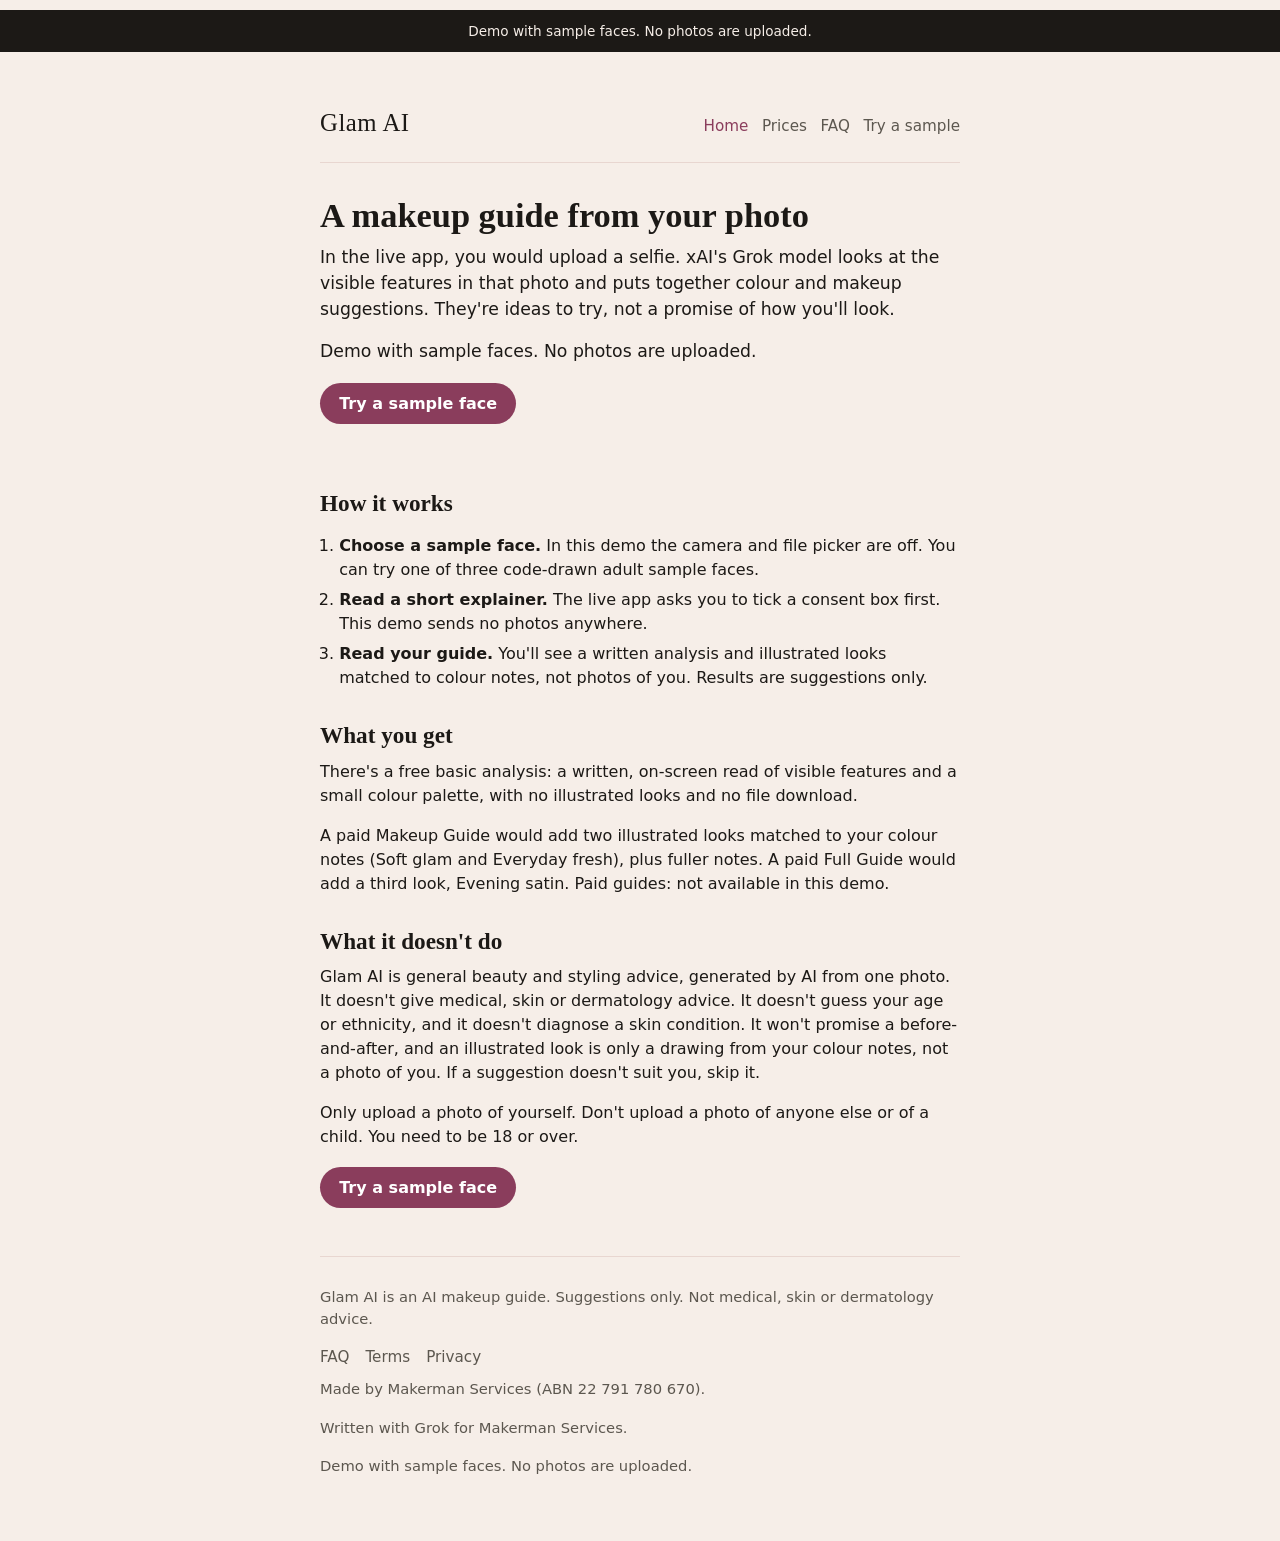
==== index.html @ 00dcb8e0 "Add static Glam AI click-through demo." ====
<!DOCTYPE html>
<html lang="en-AU">
<head>
  <meta charset="utf-8">
  <meta name="viewport" content="width=device-width, initial-scale=1">
  <meta name="robots" content="noindex, nofollow">
  <title>Glam AI — A makeup guide from your photo</title>
  <link rel="stylesheet" href="css/app.css">
</head>
<body>
<p class="preview-banner">Demo with sample faces. No photos are uploaded.</p>
<div class="wrap">
<header class="site">
  <a class="brand" href="index.html">Glam AI</a>
  <nav>
    <a href="index.html" aria-current="page">Home</a>
    <a href="prices.html">Prices</a>
    <a href="faq.html">FAQ</a>
    <a href="upload.html">Try a sample</a>
  </nav>
</header>

<section class="hero">
  <h1>A makeup guide from your photo</h1>
  <p class="lead">In the live app, you would upload a selfie. xAI's Grok model looks at the visible features in that photo and puts together colour and makeup suggestions. They're ideas to try, not a promise of how you'll look.</p>
  <p class="lead">Demo with sample faces. No photos are uploaded.</p>
  <p class="btn-row"><a class="btn" href="upload.html">Try a sample face</a></p>
</section>

<h2>How it works</h2>
<ol class="steps">
  <li><strong>Choose a sample face.</strong> In this demo the camera and file picker are off. You can try one of three code-drawn adult sample faces.</li>
  <li><strong>Read a short explainer.</strong> The live app asks you to tick a consent box first. This demo sends no photos anywhere.</li>
  <li><strong>Read your guide.</strong> You'll see a written analysis and illustrated looks matched to colour notes, not photos of you. Results are suggestions only.</li>
</ol>

<h2>What you get</h2>
<p>There's a free basic analysis: a written, on-screen read of visible features and a small colour palette, with no illustrated looks and no file download.</p>
<p>A paid Makeup Guide would add two illustrated looks matched to your colour notes (Soft glam and Everyday fresh), plus fuller notes. A paid Full Guide would add a third look, Evening satin. Paid guides: not available in this demo.</p>

<h2>What it doesn't do</h2>
<p>Glam AI is general beauty and styling advice, generated by AI from one photo. It doesn't give medical, skin or dermatology advice. It doesn't guess your age or ethnicity, and it doesn't diagnose a skin condition. It won't promise a before-and-after, and an illustrated look is only a drawing from your colour notes, not a photo of you. If a suggestion doesn't suit you, skip it.</p>

<p>Only upload a photo of yourself. Don't upload a photo of anyone else or of a child. You need to be 18 or over.</p>
<p class="btn-row"><a class="btn" href="upload.html">Try a sample face</a></p>

<footer class="footer">
  <p>Glam AI is an AI makeup guide. Suggestions only. Not medical, skin or dermatology advice.</p>
  <nav>
    <a href="faq.html">FAQ</a>
    <a href="terms.html">Terms</a>
    <a href="privacy.html">Privacy</a>
  </nav>
  <p>Made by Makerman Services (ABN 22 791 780 670).</p>
  <p>Written with Grok for Makerman Services.</p>
  <p class="helper">Demo with sample faces. No photos are uploaded.</p>
</footer>
</div>
</body>
</html>
---- css/app.css ----
:root{
  --bg:#f6eee8;
  --ink:#1c1916;
  --muted:#5c574f;
  --card:#fffaf7;
  --accent:#8a3d5c;
  --accent-ink:#fff;
  --line:#e8d6d0;
  --soft:#f3e4df;
  --ok:#2d6a4f;
  --warn:#8a3b2b;
  --locked:#6f6a62;
  --serif:"Iowan Old Style","Palatino Linotype",Palatino,"Times New Roman",serif;
  --sans:"Segoe UI",system-ui,-apple-system,sans-serif;
  --max:42rem;
}
*{box-sizing:border-box}
html,body{margin:0;padding:0;background:var(--bg);color:var(--ink);font-family:var(--sans);line-height:1.5}
img,svg{max-width:100%;display:block}
a{color:var(--accent)}
a:focus,button:focus,input:focus{outline:2px solid var(--accent);outline-offset:2px}
.preview-banner{background:#1c1916;color:#f6eee8;font-size:.85rem;padding:.7rem 1rem;text-align:center}
.preview-banner strong{font-weight:600}
.wrap{max-width:var(--max);margin:0 auto;padding:1.25rem 1rem 3rem}
header.site{display:flex;flex-wrap:wrap;align-items:baseline;justify-content:space-between;gap:.35rem 1rem;padding:1rem 0 1.25rem;border-bottom:1px solid var(--line)}
header.site .brand{font-family:var(--serif);font-size:1.55rem;letter-spacing:.02em;color:var(--ink);text-decoration:none;white-space:nowrap}
header.site nav{display:flex;flex-wrap:wrap;gap:.15rem .85rem}
nav a{text-decoration:none;color:var(--muted);font-size:.95rem;margin:0}
nav a:hover,nav a[aria-current="page"]{color:var(--accent)}
h1,h2,h3{font-family:var(--serif);font-weight:600;line-height:1.2;margin:0 0 .6rem}
h1{font-size:2.15rem}
h2{font-size:1.45rem;margin-top:2rem}
p{margin:.6rem 0 1rem}
.lead{font-size:1.08rem;color:var(--ink)}
.muted{color:var(--muted)}
.hero{padding:2rem 0 1rem}
.btn,button.btn{display:inline-block;background:var(--accent);color:var(--accent-ink);border:0;border-radius:999px;padding:.7rem 1.2rem;font:600 1rem var(--sans);text-decoration:none;cursor:pointer}
.btn:hover{filter:brightness(.95)}
.btn[disabled],.btn.is-disabled,button.btn:disabled{background:#c9b8b4;color:#fff;cursor:not-allowed;filter:none}
.btn.secondary{background:transparent;color:var(--accent);box-shadow:inset 0 0 0 1.5px var(--accent)}
.btn-row{display:flex;flex-wrap:wrap;gap:.6rem;margin:1.1rem 0}
ol.steps,ul.plain{padding-left:1.2rem}
ol.steps li,ul.plain li{margin:.4rem 0}
.card{background:var(--card);border:1px solid var(--line);border-radius:1rem;padding:1.1rem 1.15rem;margin:1rem 0}
table.tiers{width:100%;border-collapse:collapse;background:var(--card);border-radius:1rem;overflow:hidden}
table.tiers th,table.tiers td{text-align:left;vertical-align:top;padding:.75rem .7rem;border-bottom:1px solid var(--line);font-size:.95rem}
table.tiers th{font-family:var(--serif);background:var(--soft)}
table.tiers .price{white-space:nowrap;font-weight:600}
.footer{margin-top:3rem;padding-top:1.2rem;border-top:1px solid var(--line);color:var(--muted);font-size:.92rem}
.footer nav{display:flex;gap:1rem;margin:.6rem 0}
.footer nav a{margin:0}
.disclaimer{font-size:.92rem;color:var(--muted);border-top:1px solid var(--line);padding-top:1rem;margin-top:1.5rem}
label,fieldset{display:block}
fieldset{border:1px solid var(--line);border-radius:.8rem;padding:.9rem 1rem;background:var(--card);margin:1rem 0}
.consent{display:flex;gap:.7rem;align-items:flex-start;margin:1rem 0}
.consent input{margin-top:.3rem;width:1.15rem;height:1.15rem;flex:none}
.consent input:disabled{cursor:not-allowed}
.helper{font-size:.92rem;color:var(--muted)}
.photo-tips li{margin:.25rem 0}
.swatches{display:flex;flex-wrap:wrap;gap:.45rem;margin:.7rem 0 1rem}
.swatch{width:2.4rem;height:2.4rem;border-radius:999px;border:1px solid rgba(0,0,0,.12);box-shadow:inset 0 0 0 1px rgba(255,255,255,.3)}
.swatch-label{font-size:.8rem;color:var(--muted);width:2.4rem;text-align:center}
.portrait-frame{width:min(16rem,70%);margin:0 auto 1rem;background:var(--soft);border-radius:1.1rem;padding:.6rem;border:1px solid var(--line)}
.look-grid{display:grid;gap:1.2rem}
@media(min-width:640px){.look-grid.two{grid-template-columns:1fr 1fr}.look-grid.three{grid-template-columns:1fr 1fr 1fr}}
.look-card figcaption{font-size:.88rem;color:var(--muted);margin-top:.4rem}
.g7{display:block;font-size:.85rem;color:var(--muted);margin:.35rem 0 .2rem}
.kicker{letter-spacing:.08em;text-transform:uppercase;font-size:.72rem;color:var(--muted);margin-bottom:.3rem}
/* 9:16 guide artboard */
.guide-page{display:flex;justify-content:center;padding:0 0 2rem}
.guide-artboard{width:min(22.5rem,100%);aspect-ratio:auto;background:var(--card);border:1px solid var(--line);border-radius:1.2rem;padding:1.15rem 1rem 1.4rem;box-shadow:0 10px 30px rgba(28,25,22,.06)}
.guide-artboard header{border:0;padding:0 0 .8rem;margin:0}
.guide-artboard h1{font-size:1.7rem}
.section{margin:1.1rem 0}
.colour-table{width:100%;border-collapse:collapse;font-size:.92rem}
.colour-table td{padding:.4rem 0;border-bottom:1px solid var(--line);vertical-align:top}
.colour-table td:first-child{color:var(--muted);width:5.2rem}
.sample-tag{display:inline-block;background:var(--soft);color:var(--muted);border-radius:999px;padding:.15rem .55rem;font-size:.75rem;margin-bottom:.5rem}
.faq details{background:var(--card);border:1px solid var(--line);border-radius:.7rem;padding:.7rem 1rem;margin:.55rem 0}
.faq summary{cursor:pointer;font-weight:600}
.notice-draft{background:#fff6e8;border:1px solid #ead3a4;border-radius:.7rem;padding:.8rem 1rem;font-size:.95rem}

.sample-faces{display:grid;grid-template-columns:repeat(3,1fr);gap:.8rem;margin:1rem 0}
@media(max-width:640px){.sample-faces{grid-template-columns:1fr 1fr}}
.sample-face{background:var(--card);border:1px solid var(--line);border-radius:1rem;padding:.7rem;text-align:center;text-decoration:none;color:var(--ink);display:block}
.sample-face:hover{box-shadow:0 0 0 2px var(--accent)}
.sample-face img{margin:0 auto .5rem;border-radius:.8rem}
.sample-face span{display:block;font-size:.88rem;color:var(--muted)}
.refusal-box{background:var(--card);border:1px solid var(--line);border-radius:1rem;padding:1.2rem 1.15rem;margin:1.2rem 0}
.refusal-box h1{margin-top:0}
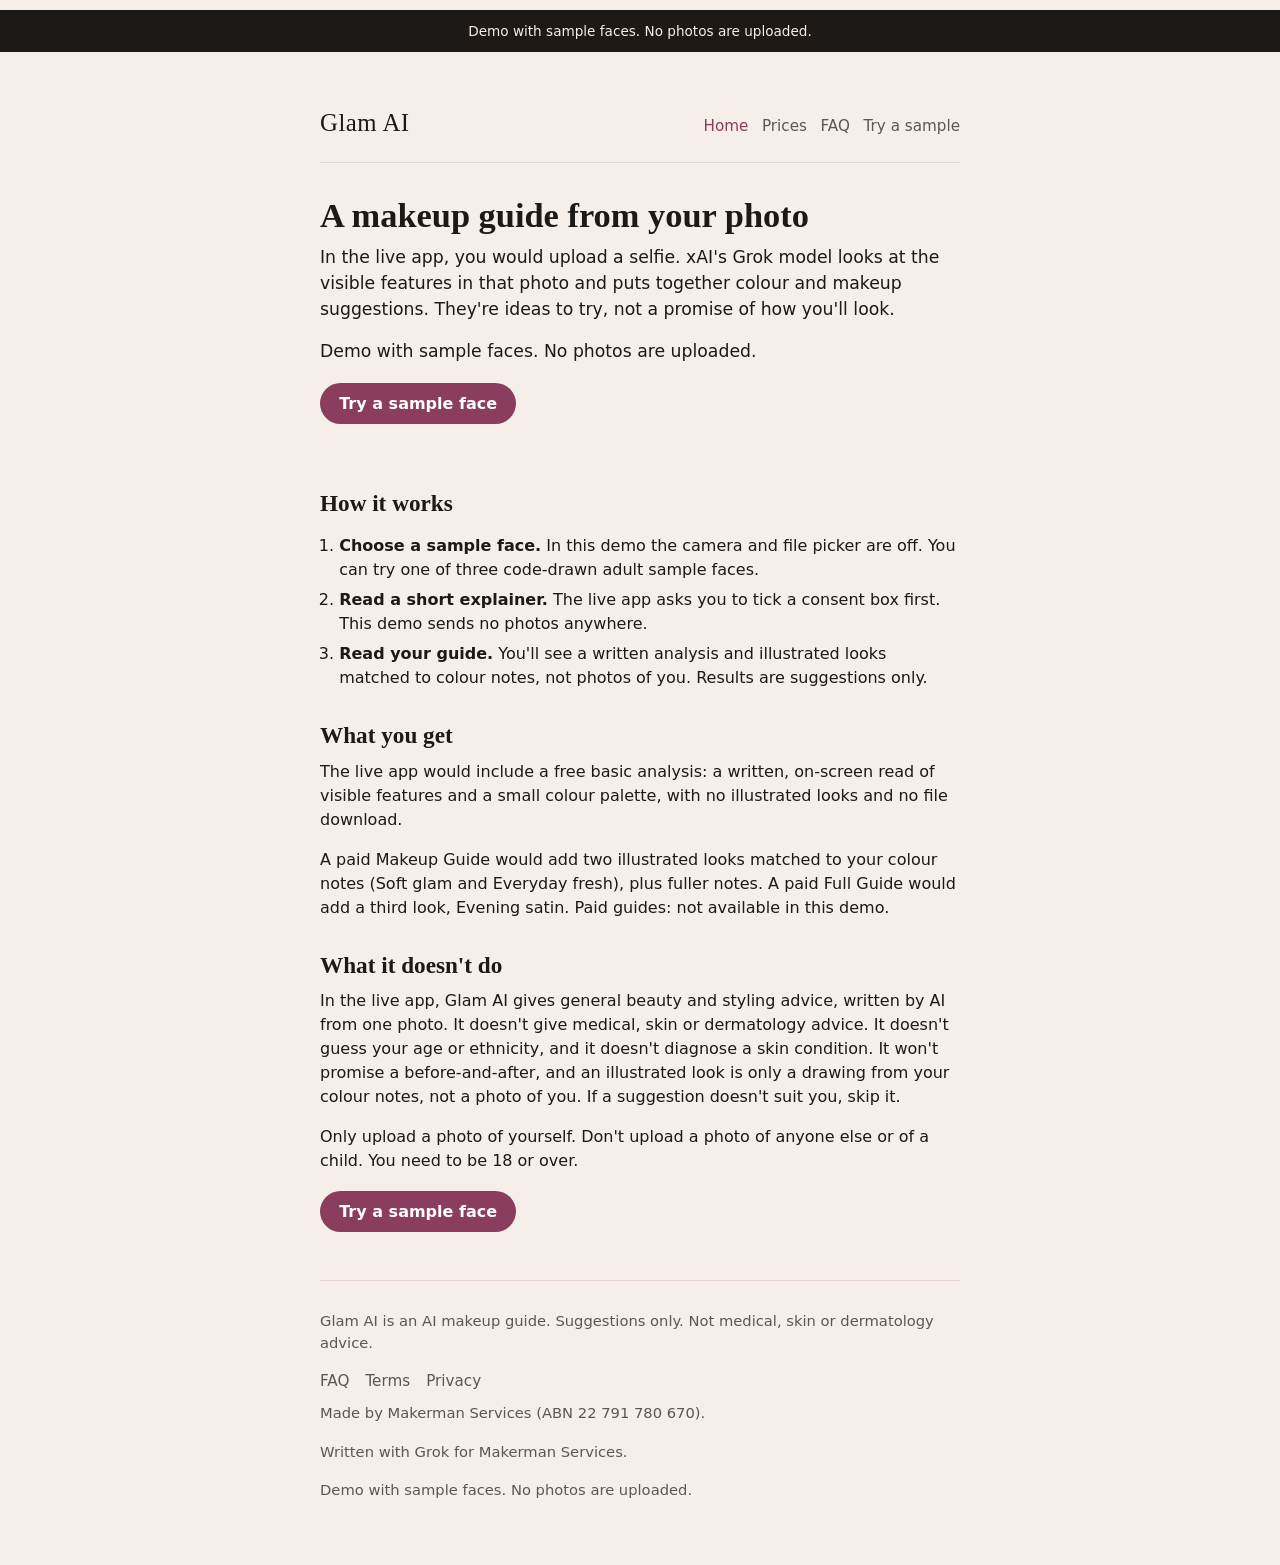
==== commit 2d35164f: "Fix sample-demo wording on looks, analysis and home. Replace look-image titles, set sample-text disc" ====
--- a/index.html
+++ b/index.html
@@ -35,11 +35,11 @@
 </ol>
 
 <h2>What you get</h2>
-<p>There's a free basic analysis: a written, on-screen read of visible features and a small colour palette, with no illustrated looks and no file download.</p>
+<p>The live app would include a free basic analysis: a written, on-screen read of visible features and a small colour palette, with no illustrated looks and no file download.</p>
 <p>A paid Makeup Guide would add two illustrated looks matched to your colour notes (Soft glam and Everyday fresh), plus fuller notes. A paid Full Guide would add a third look, Evening satin. Paid guides: not available in this demo.</p>
 
 <h2>What it doesn't do</h2>
-<p>Glam AI is general beauty and styling advice, generated by AI from one photo. It doesn't give medical, skin or dermatology advice. It doesn't guess your age or ethnicity, and it doesn't diagnose a skin condition. It won't promise a before-and-after, and an illustrated look is only a drawing from your colour notes, not a photo of you. If a suggestion doesn't suit you, skip it.</p>
+<p>In the live app, Glam AI gives general beauty and styling advice, written by AI from one photo. It doesn't give medical, skin or dermatology advice. It doesn't guess your age or ethnicity, and it doesn't diagnose a skin condition. It won't promise a before-and-after, and an illustrated look is only a drawing from your colour notes, not a photo of you. If a suggestion doesn't suit you, skip it.</p>
 
 <p>Only upload a photo of yourself. Don't upload a photo of anyone else or of a child. You need to be 18 or over.</p>
 <p class="btn-row"><a class="btn" href="upload.html">Try a sample face</a></p>
